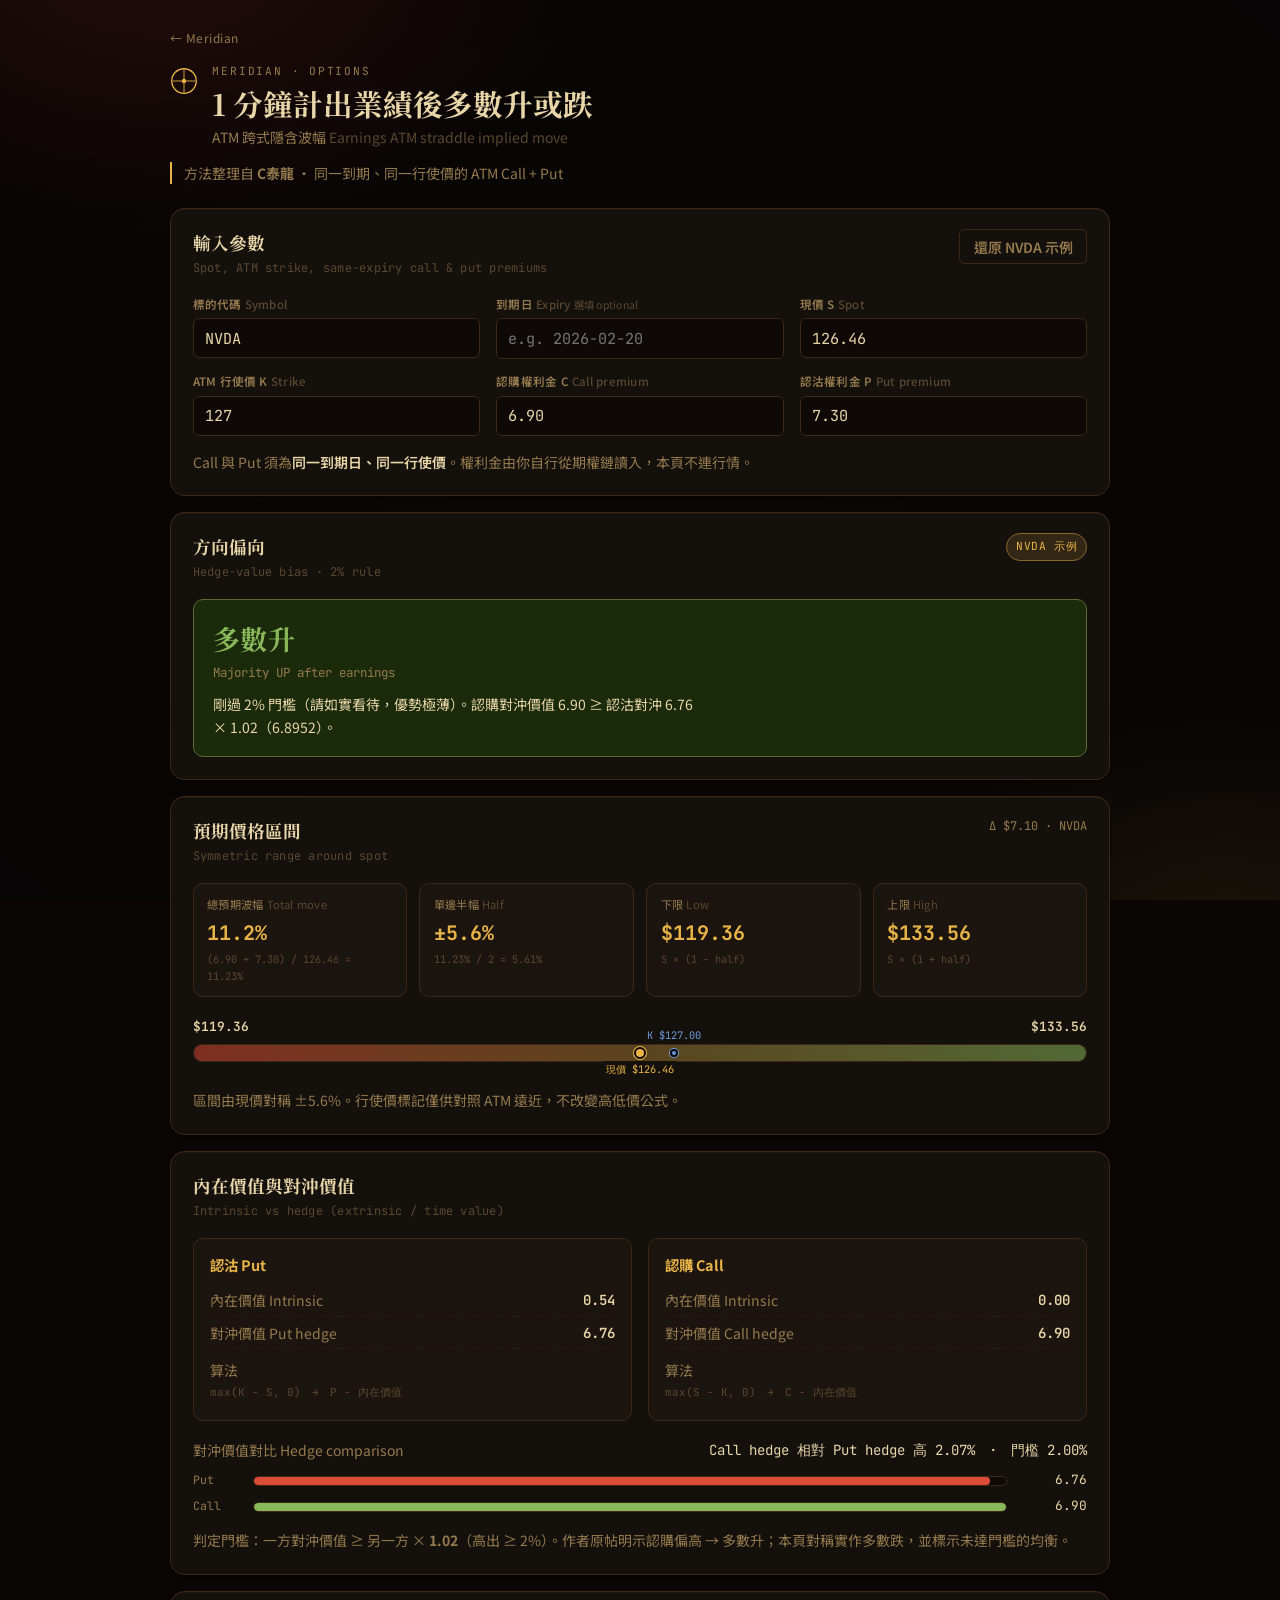
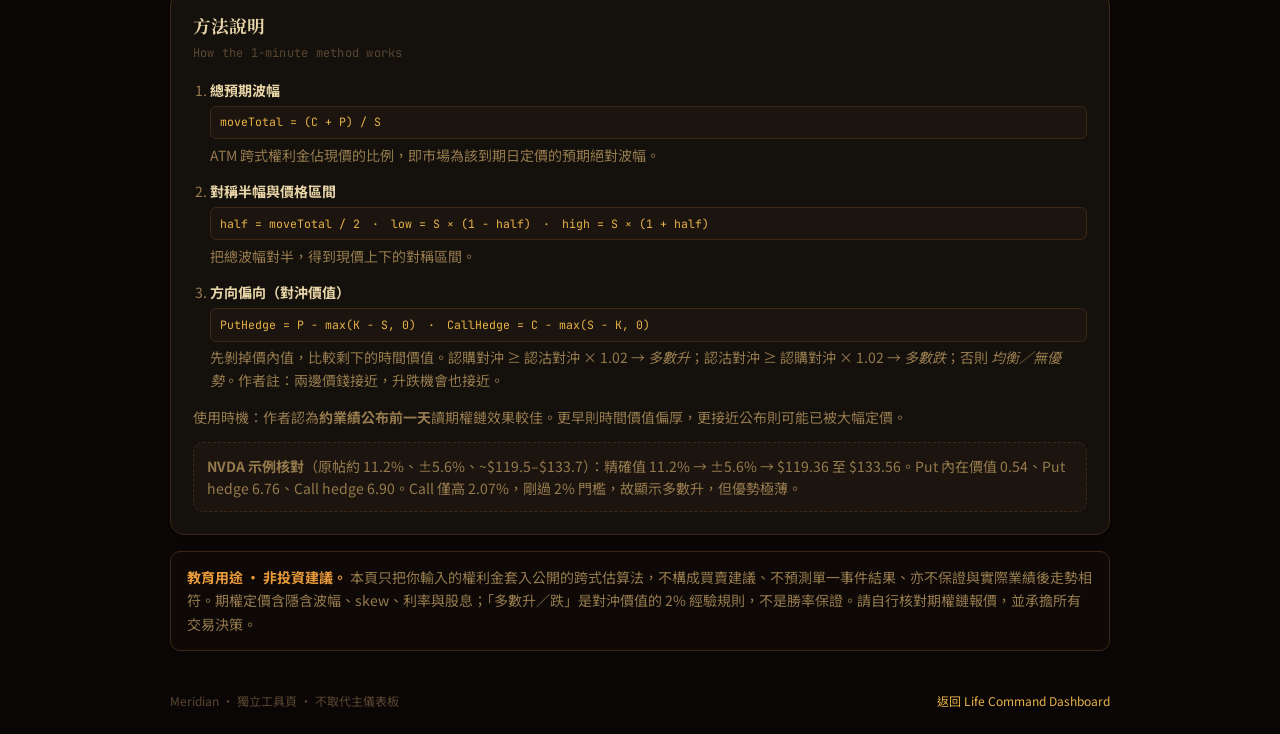
==== earnings-move.html @ f8b69f70 "feat(options): add earnings ATM straddle move calculator Standalone Traditional Chinese page for C泰龍" ====
<!DOCTYPE html>
<html lang="zh-Hant" data-theme="dark">
<head>
  <meta charset="UTF-8" />
  <meta name="viewport" content="width=device-width, initial-scale=1.0" />
  <title>業績隱含波幅計算器 · Earnings ATM straddle — Meridian</title>
  <meta name="description" content="C泰龍 ATM 跨式期權方法：用同一行使價的 Call + Put 權利金，一分鐘估算業績後的預期波幅與多數升跌偏向。" />
  <link rel="preconnect" href="https://fonts.googleapis.com" />
  <link rel="preconnect" href="https://fonts.gstatic.com" crossorigin />
  <link href="https://fonts.googleapis.com/css2?family=Cinzel:wght@600;700&family=Inter:wght@400;500;600;700&family=JetBrains+Mono:wght@400;500;700&family=Noto+Sans+TC:wght@400;500;600;700&family=Noto+Serif+TC:wght@600;700&display=swap" rel="stylesheet" />
  <link rel="stylesheet" href="earnings-move.css" />
  <link rel="icon" href="data:image/svg+xml,%3Csvg xmlns='http://www.w3.org/2000/svg' viewBox='0 0 32 32'%3E%3Ccircle cx='16' cy='16' r='14' fill='none' stroke='%23c9a14a' stroke-width='2'/%3E%3Cline x1='16' y1='4' x2='16' y2='28' stroke='%23c9a14a' stroke-width='1.5'/%3E%3Cline x1='4' y1='16' x2='28' y2='16' stroke='%23c9a14a' stroke-width='1.5'/%3E%3Ccircle cx='16' cy='16' r='3' fill='%23c9a14a'/%3E%3C/svg%3E" />
</head>
<body>
  <header class="em-top">
    <a class="em-back" href="index.html">← Meridian</a>
    <div class="em-brand">
      <svg class="em-logo" width="28" height="28" viewBox="0 0 32 32" fill="none" aria-hidden="true">
        <circle cx="16" cy="16" r="14" stroke="currentColor" stroke-width="1.5" />
        <line x1="16" y1="3" x2="16" y2="29" stroke="currentColor" stroke-width="1" />
        <line x1="3" y1="16" x2="29" y2="16" stroke="currentColor" stroke-width="1" />
        <circle cx="16" cy="16" r="2.5" fill="currentColor" />
      </svg>
      <div>
        <div class="em-kicker">Meridian · Options</div>
        <h1 class="em-title">1 分鐘計出業績後多數升或跌</h1>
        <p class="em-sub">ATM 跨式隱含波幅 <span lang="en">Earnings ATM straddle implied move</span></p>
      </div>
    </div>
    <p class="em-credit">方法整理自 <strong>C泰龍</strong> · 同一到期、同一行使價的 ATM Call + Put</p>
  </header>

  <main class="em-main">
    <section class="em-card em-inputs" aria-labelledby="inputs-heading">
      <div class="em-card-head">
        <div>
          <h2 id="inputs-heading">輸入參數</h2>
          <p class="em-en">Spot, ATM strike, same-expiry call &amp; put premiums</p>
        </div>
        <div class="em-head-actions">
          <button type="button" class="em-btn ghost" id="btnReset">還原 NVDA 示例</button>
        </div>
      </div>

      <form id="emForm" autocomplete="off" novalidate>
        <div class="em-grid">
          <div class="em-field">
            <label for="fSymbol">標的代碼 <span lang="en">Symbol</span></label>
            <input id="fSymbol" name="symbol" type="text" maxlength="16" spellcheck="false" placeholder="NVDA" />
          </div>
          <div class="em-field">
            <label for="fExpiry">到期日 <span lang="en">Expiry</span> <em>選填 optional</em></label>
            <input id="fExpiry" name="expiry" type="text" maxlength="24" placeholder="e.g. 2026-02-20" />
          </div>
          <div class="em-field">
            <label for="fS">現價 S <span lang="en">Spot</span></label>
            <input id="fS" name="S" type="number" inputmode="decimal" step="any" min="0" required />
          </div>
          <div class="em-field">
            <label for="fK">ATM 行使價 K <span lang="en">Strike</span></label>
            <input id="fK" name="K" type="number" inputmode="decimal" step="any" min="0" required />
          </div>
          <div class="em-field">
            <label for="fC">認購權利金 C <span lang="en">Call premium</span></label>
            <input id="fC" name="C" type="number" inputmode="decimal" step="any" min="0" required />
          </div>
          <div class="em-field">
            <label for="fP">認沽權利金 P <span lang="en">Put premium</span></label>
            <input id="fP" name="P" type="number" inputmode="decimal" step="any" min="0" required />
          </div>
        </div>
        <p class="em-hint">Call 與 Put 須為<strong>同一到期日、同一行使價</strong>。權利金由你自行從期權鏈讀入，本頁不連行情。</p>
      </form>
    </section>

    <section class="em-card em-verdict-card" aria-labelledby="verdict-heading">
      <div class="em-card-head">
        <div>
          <h2 id="verdict-heading">方向偏向</h2>
          <p class="em-en">Hedge-value bias · 2% rule</p>
        </div>
        <span class="em-tag" id="exampleTag">NVDA 示例</span>
      </div>
      <div class="em-verdict" id="verdict" aria-live="polite">
        <div class="em-verdict-label" id="verdictLabel">—</div>
        <p class="em-verdict-en" id="verdictEn">—</p>
        <p class="em-verdict-note" id="verdictNote"></p>
      </div>
    </section>

    <section class="em-card em-range-card" aria-labelledby="range-heading">
      <div class="em-card-head">
        <div>
          <h2 id="range-heading">預期價格區間</h2>
          <p class="em-en">Symmetric range around spot</p>
        </div>
        <div class="em-range-meta" id="rangeMeta"></div>
      </div>

      <div class="em-stats">
        <div class="em-stat">
          <div class="em-stat-k">總預期波幅 <span lang="en">Total move</span></div>
          <div class="em-stat-v" id="outMove">—</div>
          <div class="em-stat-f" id="outMoveFormula">(C + P) / S</div>
        </div>
        <div class="em-stat">
          <div class="em-stat-k">單邊半幅 <span lang="en">Half</span></div>
          <div class="em-stat-v" id="outHalf">—</div>
          <div class="em-stat-f" id="outHalfFormula">moveTotal / 2</div>
        </div>
        <div class="em-stat">
          <div class="em-stat-k">下限 <span lang="en">Low</span></div>
          <div class="em-stat-v" id="outLow">—</div>
          <div class="em-stat-f">S × (1 − half)</div>
        </div>
        <div class="em-stat">
          <div class="em-stat-k">上限 <span lang="en">High</span></div>
          <div class="em-stat-v" id="outHigh">—</div>
          <div class="em-stat-f">S × (1 + half)</div>
        </div>
      </div>

      <div class="em-bar-wrap" id="rangeBar" aria-hidden="false">
        <div class="em-bar-labels">
          <span id="barLowLabel">—</span>
          <span id="barHighLabel">—</span>
        </div>
        <div class="em-bar" id="barTrack">
          <div class="em-bar-fill"></div>
          <div class="em-marker spot" id="markSpot">
            <span class="em-marker-pin"></span>
            <span class="em-marker-cap" id="markSpotCap">現價</span>
          </div>
          <div class="em-marker strike" id="markStrike">
            <span class="em-marker-pin"></span>
            <span class="em-marker-cap" id="markStrikeCap">K</span>
          </div>
        </div>
        <p class="em-bar-caption" id="barCaption"></p>
      </div>
    </section>

    <section class="em-card em-hedge-card" aria-labelledby="hedge-heading">
      <div class="em-card-head">
        <div>
          <h2 id="hedge-heading">內在價值與對沖價值</h2>
          <p class="em-en">Intrinsic vs hedge (extrinsic / time value)</p>
        </div>
      </div>

      <div class="em-hedge-grid">
        <div class="em-hedge-col">
          <h3>認沽 Put</h3>
          <dl>
            <div><dt>內在價值 Intrinsic</dt><dd id="outPutInt">—</dd></div>
            <div><dt>對沖價值 Put hedge</dt><dd id="outPutHedge">—</dd></div>
            <div class="em-formula"><dt>算法</dt><dd>max(K − S, 0)　→　P − 內在價值</dd></div>
          </dl>
        </div>
        <div class="em-hedge-col">
          <h3>認購 Call</h3>
          <dl>
            <div><dt>內在價值 Intrinsic</dt><dd id="outCallInt">—</dd></div>
            <div><dt>對沖價值 Call hedge</dt><dd id="outCallHedge">—</dd></div>
            <div class="em-formula"><dt>算法</dt><dd>max(S − K, 0)　→　C − 內在價值</dd></div>
          </dl>
        </div>
      </div>

      <div class="em-compare" id="hedgeCompare">
        <div class="em-compare-head">
          <span>對沖價值對比 <span lang="en">Hedge comparison</span></span>
          <span class="em-compare-ratio" id="hedgeRatioLabel"></span>
        </div>
        <div class="em-compare-bars">
          <div class="em-cbar">
            <span class="em-cbar-name">Put</span>
            <div class="em-cbar-track"><i id="barPut"></i></div>
            <span class="em-cbar-val" id="barPutVal">—</span>
          </div>
          <div class="em-cbar">
            <span class="em-cbar-name">Call</span>
            <div class="em-cbar-track"><i id="barCall"></i></div>
            <span class="em-cbar-val" id="barCallVal">—</span>
          </div>
        </div>
        <p class="em-compare-rule">判定門檻：一方對沖價值 ≥ 另一方 × <strong>1.02</strong>（高出 ≥ 2%）。作者原帖明示認購偏高 → 多數升；本頁對稱實作多數跌，並標示未達門檻的均衡。</p>
      </div>
    </section>

    <section class="em-card em-method" aria-labelledby="method-heading">
      <details open>
        <summary>
          <h2 id="method-heading">方法說明</h2>
          <span class="em-en">How the 1-minute method works</span>
        </summary>
        <ol class="em-steps">
          <li>
            <strong>總預期波幅</strong>
            <code>moveTotal = (C + P) / S</code>
            <span>ATM 跨式權利金佔現價的比例，即市場為該到期日定價的預期絕對波幅。</span>
          </li>
          <li>
            <strong>對稱半幅與價格區間</strong>
            <code>half = moveTotal / 2　·　low = S × (1 − half)　·　high = S × (1 + half)</code>
            <span>把總波幅對半，得到現價上下的對稱區間。</span>
          </li>
          <li>
            <strong>方向偏向（對沖價值）</strong>
            <code>PutHedge = P − max(K − S, 0)　·　CallHedge = C − max(S − K, 0)</code>
            <span>先剝掉價內值，比較剩下的時間價值。認購對沖 ≥ 認沽對沖 × 1.02 → <em>多數升</em>；認沽對沖 ≥ 認購對沖 × 1.02 → <em>多數跌</em>；否則 <em>均衡／無優勢</em>。作者註：兩邊價錢接近，升跌機會也接近。</span>
          </li>
        </ol>
        <p class="em-timing">使用時機：作者認為<strong>約業績公布前一天</strong>讀期權鏈效果較佳。更早則時間價值偏厚，更接近公布則可能已被大幅定價。</p>
        <p class="em-nvda-note" id="nvdaNote"></p>
      </details>
    </section>

    <aside class="em-disclaimer" role="note">
      <strong>教育用途 · 非投資建議。</strong>
      本頁只把你輸入的權利金套入公開的跨式估算法，不構成買賣建議、不預測單一事件結果、亦不保證與實際業績後走勢相符。期權定價含隱含波幅、skew、利率與股息；「多數升／跌」是對沖價值的 2% 經驗規則，不是勝率保證。請自行核對期權鏈報價，並承擔所有交易決策。
    </aside>
  </main>

  <footer class="em-foot">
    <span>Meridian · 獨立工具頁 · 不取代主儀表板</span>
    <a href="index.html">返回 Life Command Dashboard</a>
  </footer>

  <script src="earnings-move-calc.js"></script>
  <script src="earnings-move.js"></script>
</body>
</html>
---- earnings-move.css ----
/* ============================================
   Earnings ATM straddle calculator
   Standalone page — Meridian gold / ink
   ============================================ */

:root {
  --text-xs: 0.75rem;
  --text-sm: 0.875rem;
  --text-base: 1rem;
  --r-sm: 6px;
  --r-md: 10px;
  --r-lg: 14px;
  --font-body: "Noto Sans TC", "Inter", system-ui, sans-serif;
  --font-display: "Noto Serif TC", "Cinzel", Georgia, serif;
  --font-mono: "JetBrains Mono", ui-monospace, monospace;
  --transition: 200ms cubic-bezier(0.16, 1, 0.3, 1);

  --bg: #0a0606;
  --surface: #14100c;
  --surface-2: #1c150f;
  --surface-offset: #0e0907;
  --border: #3d2716;
  --divider: #2a1a0f;
  --text: #e8d5a8;
  --text-muted: #957a4d;
  --text-faint: #5a4730;
  --text-inverse: #0a0606;
  --primary: #e8b347;
  --primary-hover: #ffcc66;
  --primary-tint: rgba(232, 179, 71, 0.14);
  --accent: #c8412a;
  --success: #88b85a;
  --success-soft: #1a2a0a;
  --danger: #db4d36;
  --danger-soft: #380e06;
  --warn: #e89a3a;
  --warn-soft: #2e1c08;
  --info: #6c9adb;
  --info-soft: #0f1a2c;
  --up: #88b85a;
  --down: #db4d36;
  --balanced: #e89a3a;
  --shadow-sm: 0 1px 2px rgba(0, 0, 0, 0.7), inset 0 1px 0 rgba(232, 179, 71, 0.06);
  --shadow-md: 0 6px 20px rgba(0, 0, 0, 0.75), inset 0 1px 0 rgba(232, 179, 71, 0.07);
}

*, *::before, *::after { box-sizing: border-box; margin: 0; padding: 0; }

html {
  -webkit-font-smoothing: antialiased;
  text-rendering: optimizeLegibility;
}

body {
  min-height: 100dvh;
  font-family: var(--font-body);
  font-size: var(--text-base);
  line-height: 1.6;
  color: var(--text);
  background: var(--bg);
  background-image:
    radial-gradient(ellipse 800px 560px at 12% -8%, rgba(200, 65, 42, 0.16) 0%, transparent 55%),
    radial-gradient(ellipse 640px 480px at 96% 108%, rgba(232, 179, 71, 0.1) 0%, transparent 55%),
    radial-gradient(ellipse at center, transparent 0%, rgba(0, 0, 0, 0.38) 100%);
  background-attachment: fixed;
}

:focus-visible {
  outline: 2px solid var(--primary);
  outline-offset: 2px;
  border-radius: var(--r-sm);
}

a { color: var(--primary); text-decoration: none; }
a:hover { color: var(--primary-hover); }

.em-top {
  max-width: 980px;
  margin: 0 auto;
  padding: 1.5rem 1.25rem 0.5rem;
}

.em-back {
  display: inline-block;
  font-size: var(--text-xs);
  letter-spacing: 0.04em;
  color: var(--text-muted);
  margin-bottom: 1rem;
}
.em-back:hover { color: var(--primary); }

.em-brand {
  display: flex;
  gap: 0.9rem;
  align-items: flex-start;
}
.em-logo { color: var(--primary); flex-shrink: 0; margin-top: 4px; }
.em-kicker {
  font-size: 0.7rem;
  letter-spacing: 0.16em;
  text-transform: uppercase;
  color: var(--text-muted);
  font-family: var(--font-mono);
}
.em-title {
  font-family: var(--font-display);
  font-weight: 700;
  font-size: clamp(1.35rem, 1.1rem + 1.2vw, 1.85rem);
  line-height: 1.3;
  color: var(--text);
  margin: 0.15rem 0 0.25rem;
}
.em-sub {
  color: var(--text-muted);
  font-size: var(--text-sm);
}
.em-sub span { color: var(--text-faint); }
.em-credit {
  margin-top: 0.85rem;
  font-size: var(--text-sm);
  color: var(--text-muted);
  border-left: 2px solid var(--primary);
  padding-left: 0.75rem;
}

.em-main {
  max-width: 980px;
  margin: 0 auto;
  padding: 1rem 1.25rem 2.5rem;
  display: grid;
  gap: 1rem;
}

.em-card {
  background: var(--surface);
  border: 1px solid var(--border);
  border-radius: var(--r-lg);
  padding: 1.25rem 1.35rem 1.4rem;
  box-shadow: var(--shadow-sm);
}
.em-card-head {
  display: flex;
  justify-content: space-between;
  align-items: flex-start;
  gap: 0.75rem;
  margin-bottom: 1rem;
}
.em-card-head h2 {
  font-family: var(--font-display);
  font-size: 1.1rem;
  font-weight: 700;
}
.em-en {
  display: block;
  font-size: 0.75rem;
  color: var(--text-faint);
  font-family: var(--font-mono);
  letter-spacing: 0.02em;
  margin-top: 2px;
}

.em-tag {
  font-size: 0.7rem;
  font-family: var(--font-mono);
  letter-spacing: 0.06em;
  text-transform: uppercase;
  padding: 0.25rem 0.55rem;
  border-radius: 999px;
  border: 1px solid var(--border);
  color: var(--text-muted);
  white-space: nowrap;
}
.em-tag.on-example {
  color: var(--primary);
  border-color: color-mix(in srgb, var(--primary) 45%, var(--border));
  background: var(--primary-tint);
}

.em-grid {
  display: grid;
  grid-template-columns: repeat(3, 1fr);
  gap: 0.85rem 1rem;
}
@media (max-width: 720px) {
  .em-grid { grid-template-columns: 1fr 1fr; }
}
@media (max-width: 480px) {
  .em-grid { grid-template-columns: 1fr; }
}

.em-field { display: flex; flex-direction: column; gap: 0.3rem; }
.em-field label {
  font-size: 0.72rem;
  font-weight: 600;
  color: var(--text-muted);
  letter-spacing: 0.02em;
}
.em-field label span { color: var(--text-faint); font-weight: 500; }
.em-field label em {
  font-style: normal;
  font-weight: 400;
  color: var(--text-faint);
  font-size: 0.65rem;
}
.em-field input {
  background: var(--surface-offset);
  border: 1px solid var(--border);
  border-radius: var(--r-sm);
  padding: 0.55rem 0.7rem;
  color: var(--text);
  font-family: var(--font-mono);
  font-size: 0.95rem;
}
.em-field input:focus {
  border-color: var(--primary);
  outline: none;
  box-shadow: 0 0 0 3px var(--primary-tint);
}
.em-field input.invalid {
  border-color: var(--danger);
}

.em-hint {
  margin-top: 0.9rem;
  font-size: var(--text-sm);
  color: var(--text-muted);
}
.em-hint strong { color: var(--text); font-weight: 600; }

.em-btn {
  font-family: var(--font-body);
  font-size: var(--text-sm);
  font-weight: 600;
  padding: 0.4rem 0.85rem;
  border-radius: var(--r-sm);
  cursor: pointer;
  border: 1px solid var(--border);
  background: transparent;
  color: var(--text-muted);
  transition: all var(--transition);
}
.em-btn.ghost:hover {
  color: var(--primary);
  border-color: var(--primary);
}

.em-verdict {
  border-radius: var(--r-md);
  padding: 1.1rem 1.2rem;
  border: 1px solid var(--border);
  background: var(--surface-2);
}
.em-verdict.up {
  background: var(--success-soft);
  border-color: color-mix(in srgb, var(--up) 45%, var(--border));
}
.em-verdict.down {
  background: var(--danger-soft);
  border-color: color-mix(in srgb, var(--down) 45%, var(--border));
}
.em-verdict.balanced {
  background: var(--warn-soft);
  border-color: color-mix(in srgb, var(--balanced) 40%, var(--border));
}
.em-verdict-label {
  font-family: var(--font-display);
  font-size: clamp(1.35rem, 1.1rem + 1vw, 1.7rem);
  font-weight: 700;
  letter-spacing: 0.02em;
}
.em-verdict.up .em-verdict-label { color: var(--up); }
.em-verdict.down .em-verdict-label { color: var(--down); }
.em-verdict.balanced .em-verdict-label { color: var(--balanced); }
.em-verdict-en {
  font-family: var(--font-mono);
  font-size: 0.78rem;
  color: var(--text-muted);
  margin-top: 0.15rem;
}
.em-verdict-note {
  margin-top: 0.65rem;
  font-size: var(--text-sm);
  color: var(--text);
  max-width: 62ch;
}

.em-stats {
  display: grid;
  grid-template-columns: repeat(4, 1fr);
  gap: 0.75rem;
  margin-bottom: 1.25rem;
}
@media (max-width: 720px) {
  .em-stats { grid-template-columns: 1fr 1fr; }
}
.em-stat {
  background: var(--surface-2);
  border: 1px solid var(--border);
  border-radius: var(--r-md);
  padding: 0.75rem 0.85rem;
}
.em-stat-k {
  font-size: 0.7rem;
  color: var(--text-muted);
  letter-spacing: 0.02em;
}
.em-stat-k span { color: var(--text-faint); }
.em-stat-v {
  font-family: var(--font-mono);
  font-size: 1.25rem;
  font-weight: 700;
  color: var(--primary);
  margin: 0.2rem 0 0.15rem;
}
.em-stat-f {
  font-family: var(--font-mono);
  font-size: 0.65rem;
  color: var(--text-faint);
}

.em-range-meta {
  font-family: var(--font-mono);
  font-size: 0.75rem;
  color: var(--text-muted);
}

.em-bar-wrap { margin-top: 0.25rem; }
.em-bar-labels {
  display: flex;
  justify-content: space-between;
  font-family: var(--font-mono);
  font-size: 0.8rem;
  font-weight: 600;
  color: var(--text);
  margin-bottom: 0.4rem;
}
.em-bar {
  position: relative;
  height: 18px;
  border-radius: 999px;
  background: var(--surface-offset);
  border: 1px solid var(--border);
  overflow: visible;
}
.em-bar-fill {
  position: absolute;
  inset: 0;
  border-radius: inherit;
  background: linear-gradient(
    90deg,
    color-mix(in srgb, var(--down) 55%, transparent),
    color-mix(in srgb, var(--primary) 35%, transparent) 50%,
    color-mix(in srgb, var(--up) 55%, transparent)
  );
}
.em-marker {
  position: absolute;
  top: 50%;
  transform: translate(-50%, -50%);
  z-index: 2;
  pointer-events: none;
}
.em-marker-pin {
  display: block;
  width: 12px;
  height: 12px;
  border-radius: 50%;
  border: 2px solid var(--bg);
  box-shadow: 0 0 0 1px currentColor;
}
.em-marker.spot { color: var(--primary); }
.em-marker.spot .em-marker-pin { background: var(--primary); }
.em-marker.strike { color: var(--info); }
.em-marker.strike .em-marker-pin {
  background: var(--info);
  width: 8px;
  height: 8px;
}
.em-marker-cap {
  position: absolute;
  left: 50%;
  transform: translateX(-50%);
  top: 14px;
  font-size: 0.65rem;
  font-family: var(--font-mono);
  white-space: nowrap;
  color: inherit;
  background: var(--surface);
  padding: 0 4px;
  border-radius: 4px;
}
.em-marker.strike .em-marker-cap { top: -22px; }
.em-bar-caption {
  margin-top: 1.7rem;
  font-size: var(--text-sm);
  color: var(--text-muted);
}

.em-hedge-grid {
  display: grid;
  grid-template-columns: 1fr 1fr;
  gap: 1rem;
}
@media (max-width: 640px) {
  .em-hedge-grid { grid-template-columns: 1fr; }
}
.em-hedge-col {
  background: var(--surface-2);
  border: 1px solid var(--border);
  border-radius: var(--r-md);
  padding: 0.9rem 1rem;
}
.em-hedge-col h3 {
  font-size: 0.9rem;
  margin-bottom: 0.55rem;
  color: var(--primary);
}
.em-hedge-col dl > div {
  display: flex;
  justify-content: space-between;
  gap: 0.5rem;
  padding: 0.28rem 0;
  border-bottom: 1px dashed var(--divider);
  font-size: var(--text-sm);
}
.em-hedge-col dt { color: var(--text-muted); }
.em-hedge-col dd {
  font-family: var(--font-mono);
  font-weight: 600;
}
.em-hedge-col .em-formula {
  border-bottom: none;
  flex-direction: column;
  gap: 0.15rem;
  margin-top: 0.35rem;
}
.em-hedge-col .em-formula dd {
  font-weight: 400;
  font-size: 0.68rem;
  color: var(--text-faint);
}

.em-compare { margin-top: 1.1rem; }
.em-compare-head {
  display: flex;
  justify-content: space-between;
  gap: 0.75rem;
  font-size: var(--text-sm);
  color: var(--text-muted);
  margin-bottom: 0.55rem;
  flex-wrap: wrap;
}
.em-compare-ratio {
  font-family: var(--font-mono);
  color: var(--text);
}
.em-cbar {
  display: grid;
  grid-template-columns: 3.2rem 1fr 4.5rem;
  align-items: center;
  gap: 0.55rem;
  margin: 0.35rem 0;
}
.em-cbar-name {
  font-size: 0.72rem;
  color: var(--text-muted);
  font-family: var(--font-mono);
}
.em-cbar-track {
  height: 10px;
  background: var(--surface-offset);
  border-radius: 999px;
  border: 1px solid var(--border);
  overflow: hidden;
}
.em-cbar-track i {
  display: block;
  height: 100%;
  width: 0;
  background: var(--primary);
  border-radius: inherit;
  transition: width var(--transition);
}
.em-cbar:first-child .em-cbar-track i { background: var(--down); }
.em-cbar:last-child .em-cbar-track i { background: var(--up); }
.em-cbar-val {
  font-family: var(--font-mono);
  font-size: 0.8rem;
  text-align: right;
}
.em-compare-rule {
  margin-top: 0.75rem;
  font-size: var(--text-sm);
  color: var(--text-muted);
}

.em-method summary {
  list-style: none;
  cursor: pointer;
  display: flex;
  flex-direction: column;
  gap: 2px;
}
.em-method summary::-webkit-details-marker { display: none; }
.em-method summary h2 { font-family: var(--font-display); font-size: 1.1rem; }
.em-steps {
  margin: 1rem 0 0 1.1rem;
  display: grid;
  gap: 0.85rem;
}
.em-steps li {
  font-size: var(--text-sm);
  color: var(--text-muted);
}
.em-steps strong { color: var(--text); }
.em-steps code {
  display: block;
  font-family: var(--font-mono);
  font-size: 0.72rem;
  color: var(--primary);
  background: var(--surface-2);
  border: 1px solid var(--border);
  border-radius: var(--r-sm);
  padding: 0.4rem 0.55rem;
  margin: 0.3rem 0;
  overflow-x: auto;
}
.em-timing, .em-nvda-note {
  margin-top: 0.9rem;
  font-size: var(--text-sm);
  color: var(--text-muted);
}
.em-nvda-note {
  background: var(--surface-2);
  border: 1px dashed var(--border);
  border-radius: var(--r-md);
  padding: 0.7rem 0.85rem;
}

.em-disclaimer {
  font-size: var(--text-sm);
  color: var(--text-muted);
  line-height: 1.65;
  padding: 0.9rem 1rem;
  border: 1px solid var(--border);
  border-radius: var(--r-md);
  background: var(--surface-offset);
}
.em-disclaimer strong { color: var(--warn); }

.em-foot {
  max-width: 980px;
  margin: 0 auto 1.5rem;
  padding: 0 1.25rem;
  display: flex;
  justify-content: space-between;
  gap: 0.75rem;
  flex-wrap: wrap;
  font-size: var(--text-xs);
  color: var(--text-faint);
}

.em-error {
  color: var(--danger);
  font-size: var(--text-sm);
}

@media (prefers-reduced-motion: reduce) {
  *, *::before, *::after {
    animation-duration: 0.01ms !important;
    transition-duration: 0.01ms !important;
  }
}
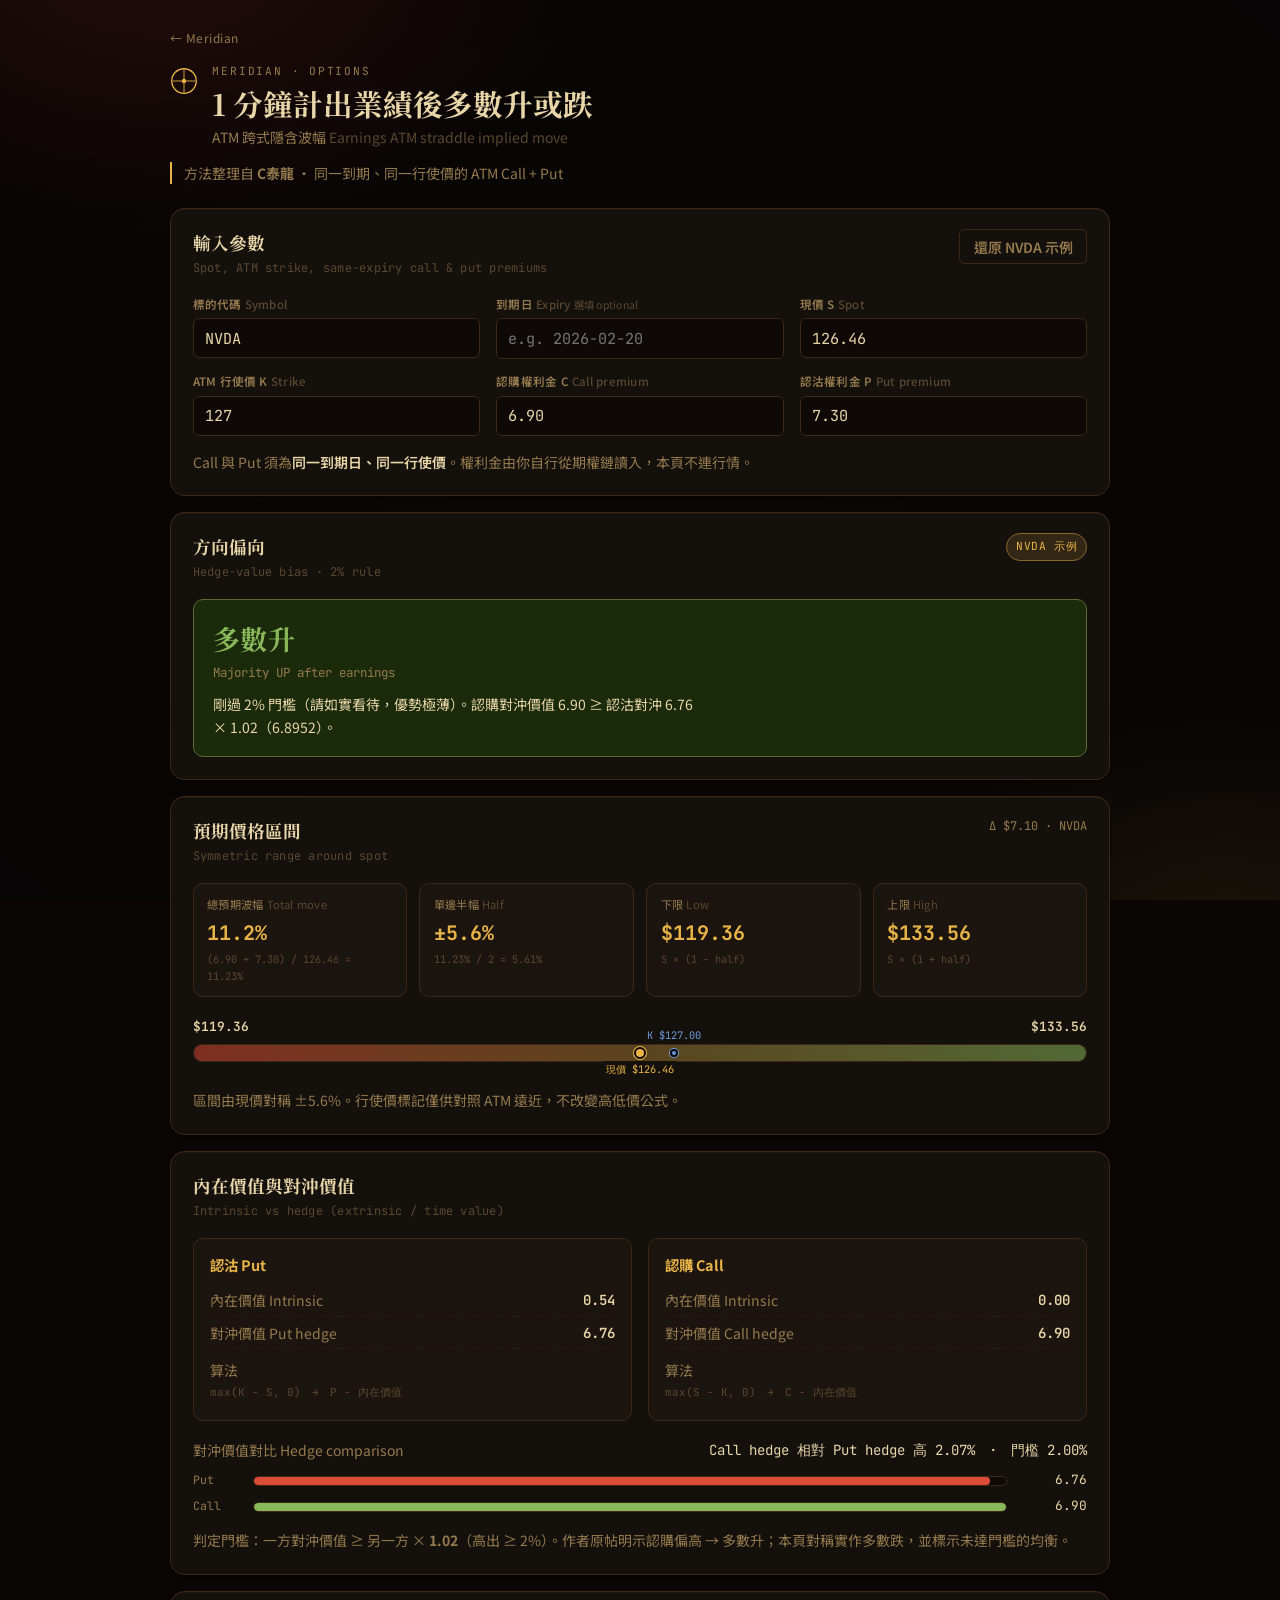
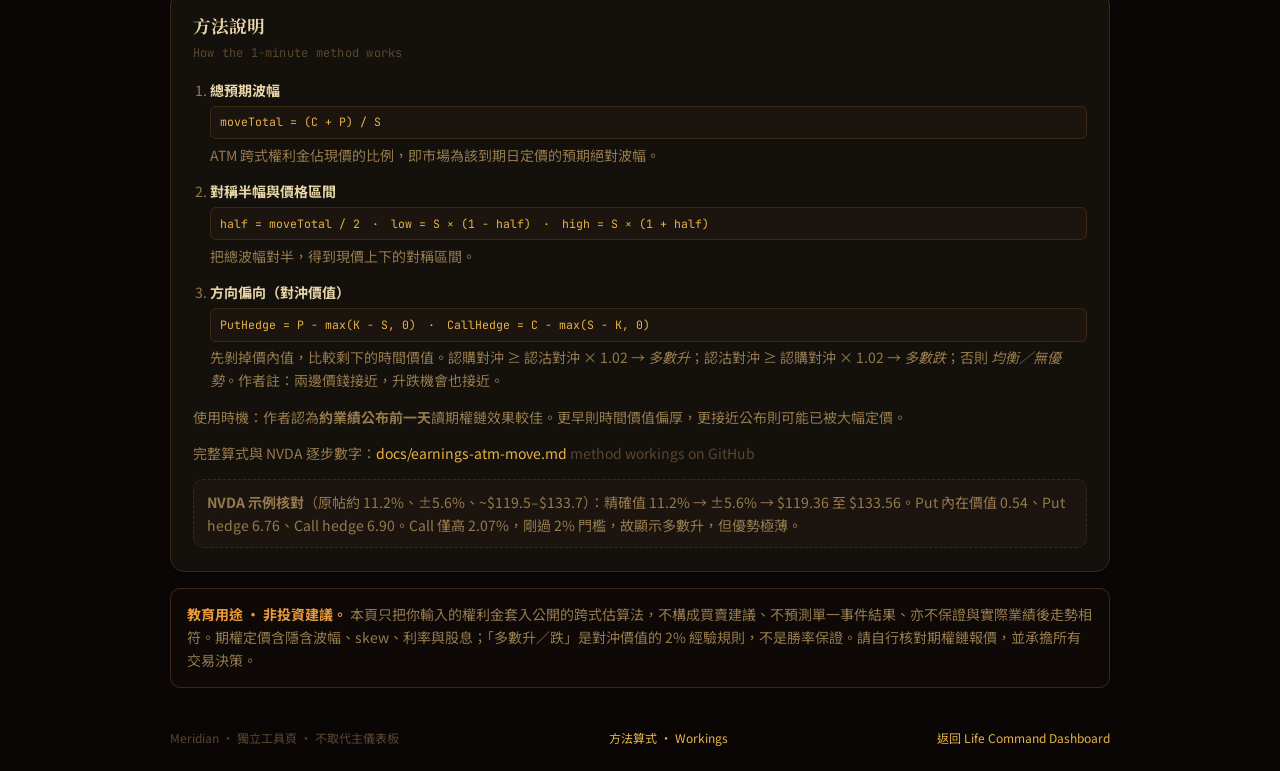
==== commit ee9445ce: "docs(options): save earnings ATM straddle method workings Add docs/earnings-atm-move.md with (C+P)/S" ====
--- a/earnings-move.html
+++ b/earnings-move.html
@@ -212,6 +212,7 @@
           </li>
         </ol>
         <p class="em-timing">使用時機：作者認為<strong>約業績公布前一天</strong>讀期權鏈效果較佳。更早則時間價值偏厚，更接近公布則可能已被大幅定價。</p>
+        <p class="em-docs-link">完整算式與 NVDA 逐步數字：<a href="docs/earnings-atm-move.md">docs/earnings-atm-move.md</a> <span lang="en">method workings on GitHub</span></p>
         <p class="em-nvda-note" id="nvdaNote"></p>
       </details>
     </section>
@@ -224,6 +225,7 @@
 
   <footer class="em-foot">
     <span>Meridian · 獨立工具頁 · 不取代主儀表板</span>
+    <a href="docs/earnings-atm-move.md">方法算式 · Workings</a>
     <a href="index.html">返回 Life Command Dashboard</a>
   </footer>
 
--- a/earnings-move.css
+++ b/earnings-move.css
@@ -525,11 +525,12 @@
   margin: 0.3rem 0;
   overflow-x: auto;
 }
-.em-timing, .em-nvda-note {
+.em-timing, .em-nvda-note, .em-docs-link {
   margin-top: 0.9rem;
   font-size: var(--text-sm);
   color: var(--text-muted);
 }
+.em-docs-link span { color: var(--text-faint); }
 .em-nvda-note {
   background: var(--surface-2);
   border: 1px dashed var(--border);
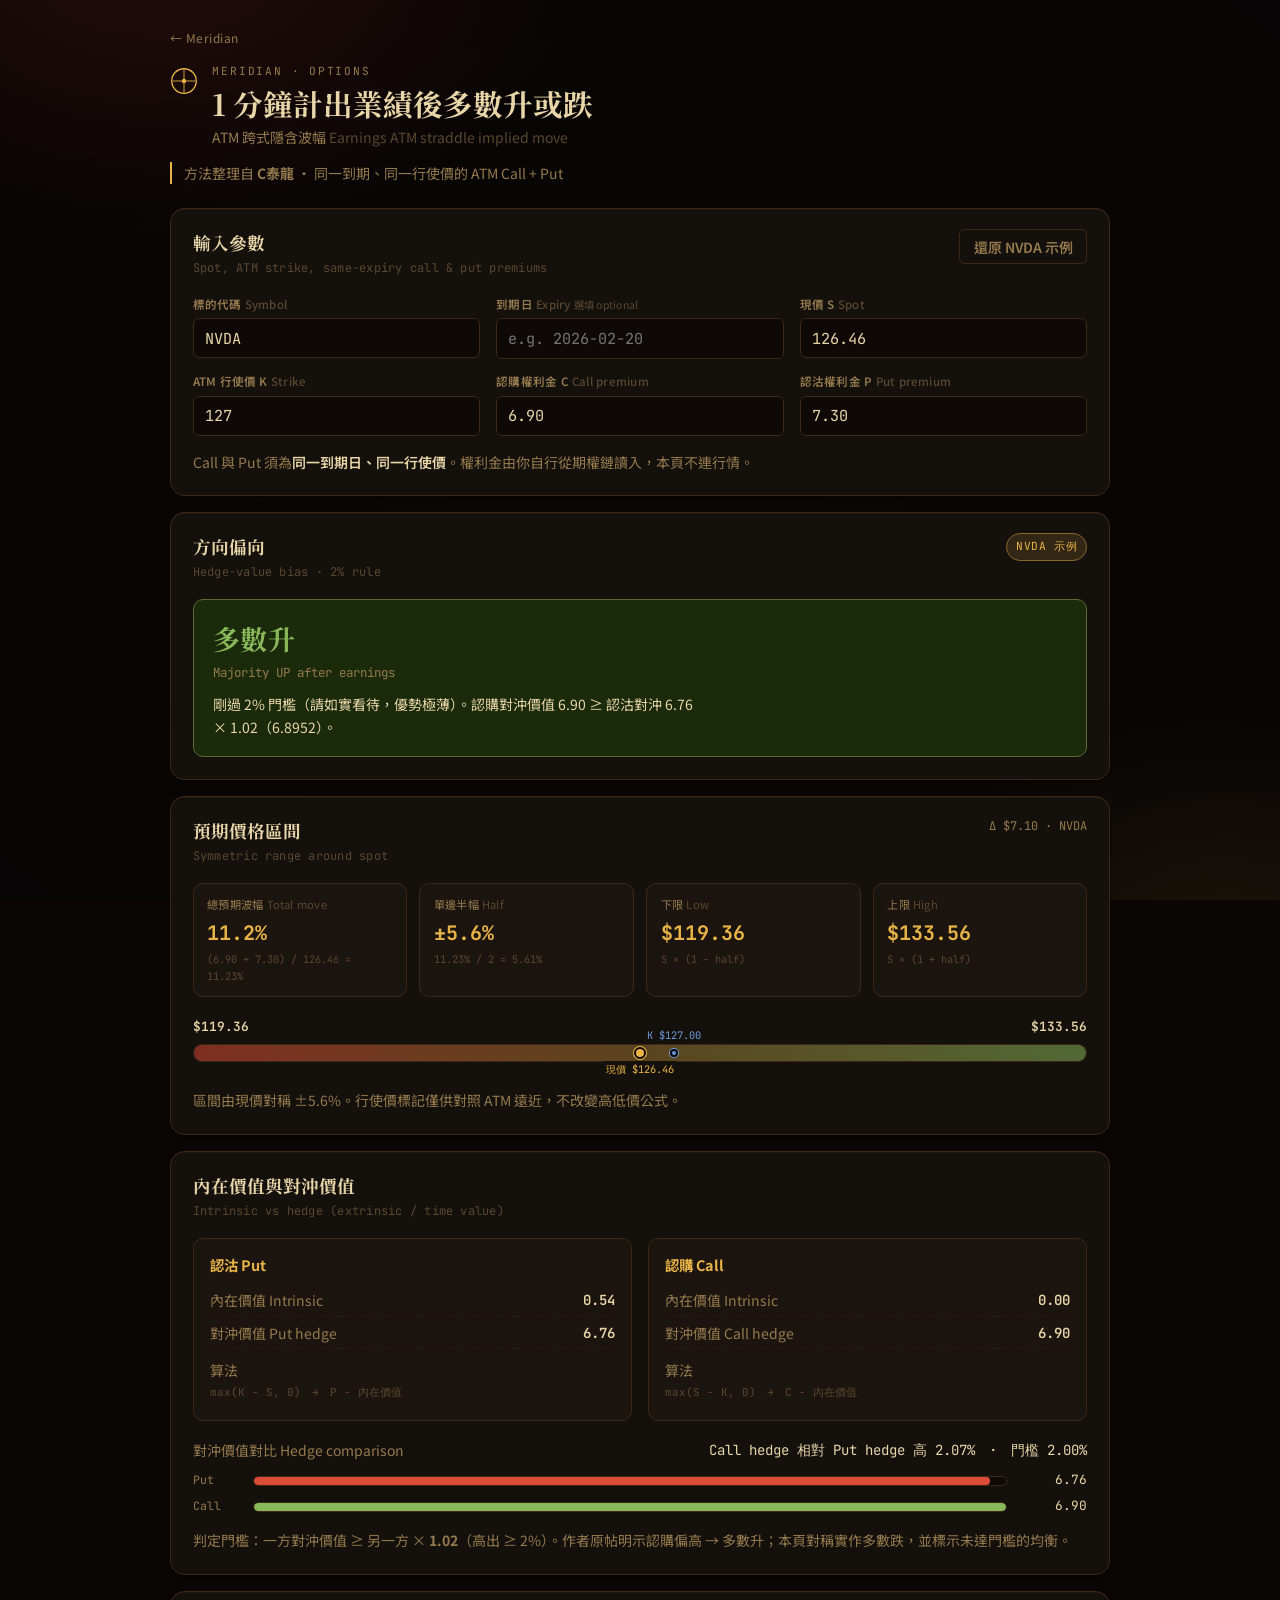
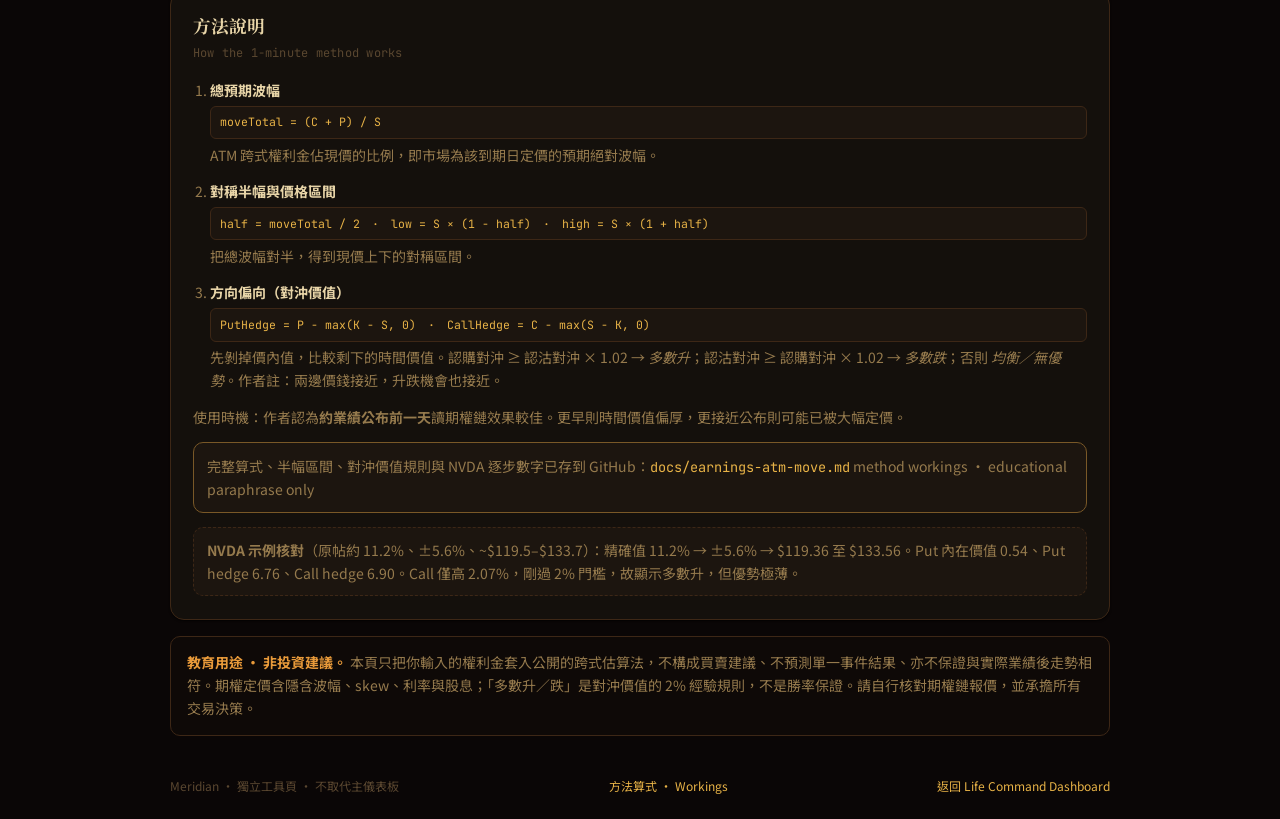
==== commit edbbd57e: "fix(options): make GitHub workings doc link visible on the calculator Call out docs/earnings-atm-mov" ====
--- a/earnings-move.html
+++ b/earnings-move.html
@@ -212,7 +212,7 @@
           </li>
         </ol>
         <p class="em-timing">使用時機：作者認為<strong>約業績公布前一天</strong>讀期權鏈效果較佳。更早則時間價值偏厚，更接近公布則可能已被大幅定價。</p>
-        <p class="em-docs-link">完整算式與 NVDA 逐步數字：<a href="docs/earnings-atm-move.md">docs/earnings-atm-move.md</a> <span lang="en">method workings on GitHub</span></p>
+        <p class="em-docs-link">完整算式、半幅區間、對沖價值規則與 NVDA 逐步數字已存到 GitHub：<a href="docs/earnings-atm-move.md">docs/earnings-atm-move.md</a> <span lang="en">method workings · educational paraphrase only</span></p>
         <p class="em-nvda-note" id="nvdaNote"></p>
       </details>
     </section>
--- a/earnings-move.css
+++ b/earnings-move.css
@@ -530,7 +530,18 @@
   font-size: var(--text-sm);
   color: var(--text-muted);
 }
-.em-docs-link span { color: var(--text-faint); }
+.em-docs-link {
+  background: var(--surface-2);
+  border: 1px solid color-mix(in srgb, var(--primary) 35%, var(--border));
+  border-radius: var(--r-md);
+  padding: 0.7rem 0.85rem;
+}
+.em-docs-link a {
+  color: var(--primary);
+  font-family: var(--font-mono);
+  font-size: 0.85rem;
+}
+.em-docs-link a:hover { color: var(--primary-hover); }
 .em-nvda-note {
   background: var(--surface-2);
   border: 1px dashed var(--border);
